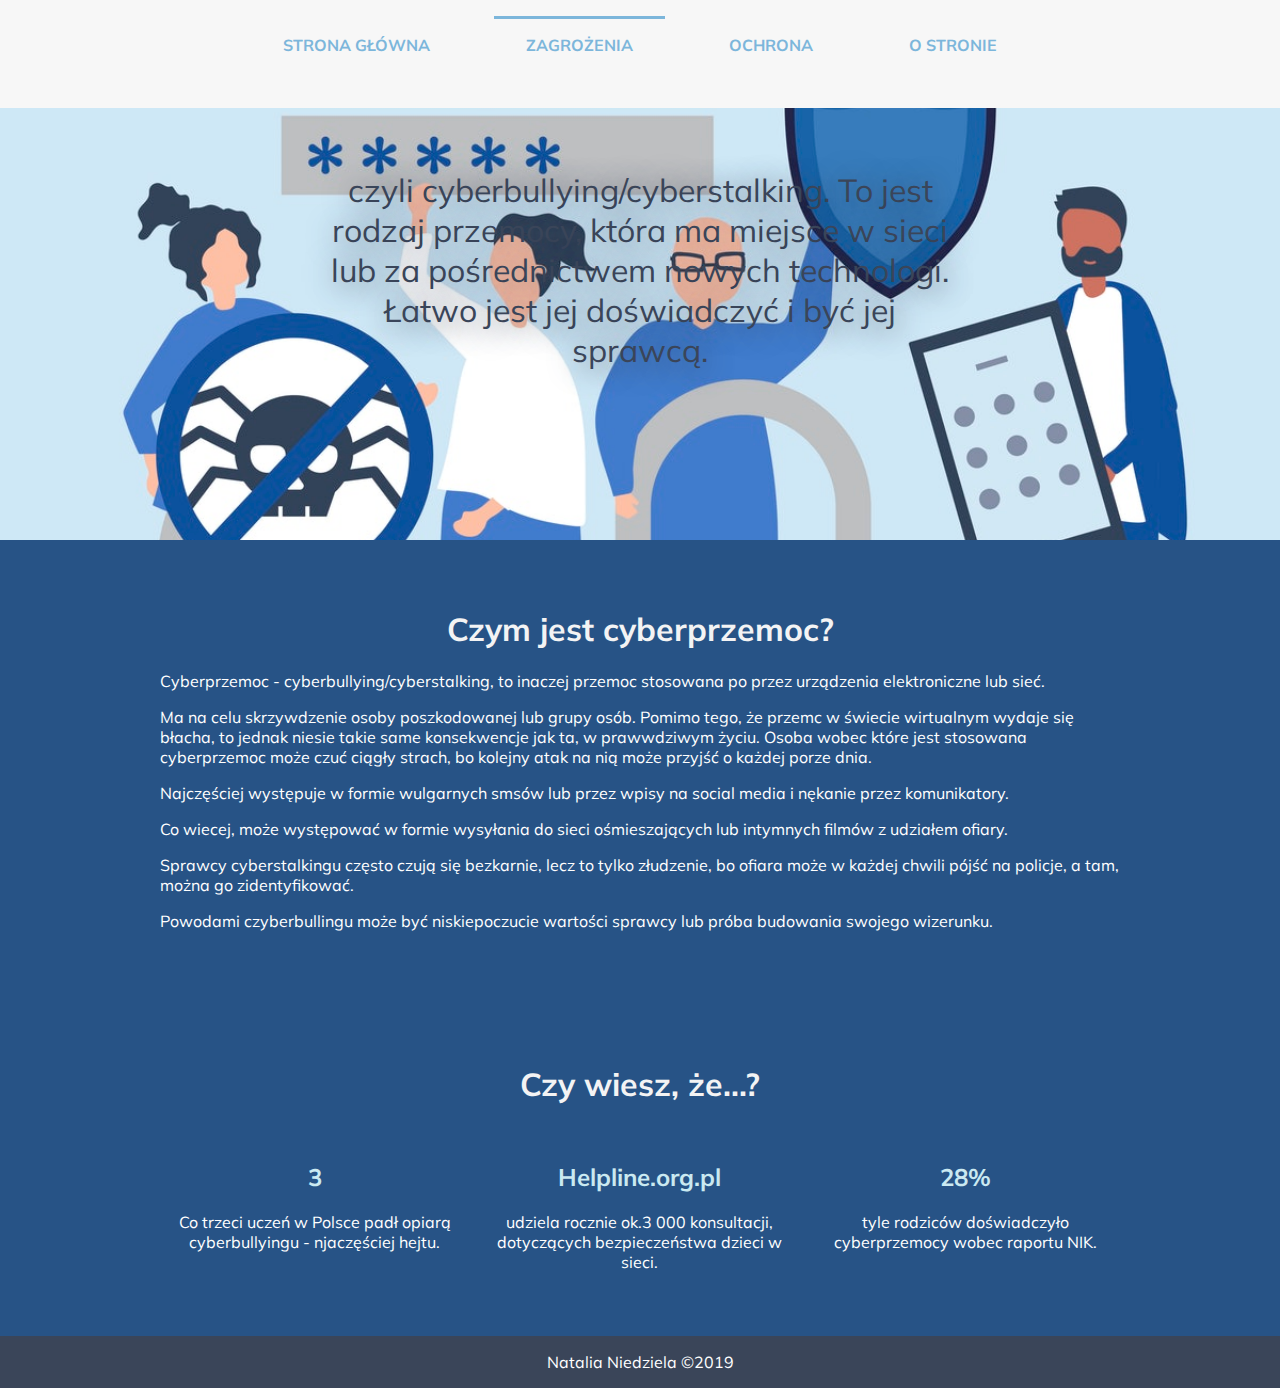
==== cyberprzemoc.html @ 97ac83e5 "Add files via upload" ====
<!DOCTYPE html>

<html lang="xxz">



<head>

    <meta charset="UTF-8">

    <meta name="viewport" content="width=device-width, initial-scale=1.0">

    <meta http-equiv="X-UA-Compatible" content="ie=edge">

    <meta name="author" content="Natalia Niedziela">

    <meta name="description"

        content="Bądź bezpieczny w sieci! Tu znajdziesz inforamacje, dotyczące zagrożeń w sieci, które dotyczą Ciebie i twoich urządzeń.">

    <meta name="key words" content="Bezpieczeństwo w sieci, zagrożenia w sieci, haker, wirus">

    <title>Bądź bezpieczny w sieci-cyberprzemoc.</title>

    <link rel="stylesheet" href="style/style.css">

    <link rel="stylesheet" href="style/substyle.css">

    <link rel="stylesheet" href="https://use.fontawesome.com/releases/v5.7.2/css/all.css"

        integrity="sha384-fnmOCqbTlWIlj8LyTjo7mOUStjsKC4pOpQbqyi7RrhN7udi9RwhKkMHpvLbHG9Sr" crossorigin="anonymous">

    <link href="https://fonts.googleapis.com/css?family=Muli" rel="stylesheet">

</head>



<body>

    <header class="sub-page-main-header">

        <nav>

            <ul class="menu">

                <li><a href="index.html">strona główna</a></li>

                <li class="li-with-2lv active"><a href="#">zagrożenia</a>

                    <ul class="menu-lv2">

                        <li><a href="wirusy.html">wirusy</a></li>

                        <li><a href="cyberprzestepczosc.html">cyberprzestępczość</a></li>

                        <li><a href="cyberprzemoc.html">cyberprzemoc</a></li>

                    </ul>

                </li>

                <li class="li-with-2lv"><a href="#">ochrona</a>

                    <ul class="menu-lv2">

                        <li><a href="netykieta.html">netykieta</a></li>

                        <li><a href="prawo.html">prawo</a></li>

                        <li><a href="poradnik.html">poradnik</a></li>

                    </ul>

                </li>

                <li><a href="o_stronie.html">o stronie</a></li>

            </ul>

        </nav>

        <div class="sub-page-header">

            <div class="sub-page-header-content">

                <p>czyli cyberbullying/cyberstalking. To jest rodzaj przemocy, która ma miejsce w sieci lub za

                    pośrednictwem nowych technologi. Łatwo jest jej doświadczyć i być jej sprawcą.</p>

            </div>

            <div class="sub-page-header-photo"></div>

        </div>



    </header>

    <div class="container-main">

        <main class="main-subpage">

            <section>

                <h1>Czym jest cyberprzemoc?</h1>

                <p>Cyberprzemoc - cyberbullying/cyberstalking, to inaczej przemoc stosowana po przez urządzenia

                    elektroniczne lub sieć.</p>

                <p>Ma na celu skrzywdzenie osoby poszkodowanej lub grupy osób. Pomimo tego, że przemc w świecie

                    wirtualnym wydaje się błacha, to jednak

                    niesie takie same konsekwencje jak ta, w prawwdziwym życiu. Osoba wobec które jest stosowana

                    cyberprzemoc może czuć ciągły strach, bo

                    kolejny atak na nią może przyjść o każdej porze dnia.

                </p>

                <p>Najczęściej występuje w formie wulgarnych smsów lub przez wpisy na social media i nękanie przez

                    komunikatory. </p>

                <p>Co wiecej, może występować w formie wysyłania do sieci ośmieszających lub intymnych filmów z udziałem

                    ofiary.</p>

                <p>Sprawcy cyberstalkingu często czują się bezkarnie, lecz to tylko złudzenie, bo ofiara może w każdej

                    chwili pójść na policje, a tam, można go zidentyfikować.</p>

                <p>Powodami czyberbullingu może być niskiepoczucie wartości sprawcy lub próba budowania swojego

                    wizerunku.</p>

            </section>

            <section class="curiosities grid-3">

                <h1>Czy wiesz, że...?</h1>

                <div>

                    <h2>3</h2>

                    <p>Co trzeci uczeń w Polsce padł opiarą cyberbullyingu - njaczęściej hejtu.</p>

                </div>

                <div>

                    <h2>Helpline.org.pl</h2>

                    <p>udziela rocznie ok.3 000 konsultacji, dotyczących bezpieczeństwa dzieci w sieci.</p>

                </div>

                <div>

                    <h2>28%</h2>

                    <p>tyle rodziców doświadczyło cyberprzemocy wobec raportu NIK.</p>

                </div>

            </section>

        </main>

        <footer>

            Natalia Niedziela ©2019

        </footer>

    </div>


    <script src="script/jquery-3.3.1.min.js"></script>

    <script>

        $(".menu").on("click", "li", function () {

            $(this).toggleClass(".active").children().next().slideToggle();



        });

    </script>
</body>



</html>
---- style/style.css ----
body {

    margin: 0;

    padding: 0;

    font-family: 'Muli', Arial, Helvetica, sans-serif;

    background-color: #D5E7F5;

    color: white;

    overflow-x: hidden;



}



* {

    box-sizing: border-box;

}



.container-main {



    width: 100vw;

    height: auto;



    display: flex;

    flex-direction: column;

}



h1,

h2,

h3 {

    text-align: center;

}



h1 {

    color: #F3F3F4;

}



h2 {

    color: #CAE9F1;

}



h3 {

    color: #5BB4DB;

}



a {

    text-decoration: none;

    color: #7CB6DB;

    font-weight: bold;

}



.btn-get-more {

    padding: .3em .6em;

    transition: all .5s ease-in-out;

}



.btn-get-more:hover {



    background-color: #7EB6DB;

    color: white;



}



/** HEADER /*/

header {

    width: 100vw;

    height: 90vh;



}



nav {

    width: 100%;

    height: 12vh;

    background-color: #F7F7F7;





}



.menu {



    width: 100vw;

    height: 100%;

    padding: 0;

    margin: 0;

    display: flex;

    justify-content: center;

    align-items: stretch;

    list-style-type: none;

    text-transform: uppercase;

}





.menu li {

    width: auto;

    height: 78%;

    padding: 1em 2em;

    margin: 1em 1em;

    border-top: 3px solid transparent;

    transition: border-top .5s ease-in-out;

    position: relative;

    list-style-type: none;

}



.menu .active {

    border-top: 3px solid #7CB6DB;

}



.menu li:hover {

    border-top: 3px solid #3A4559;

}




.menu .menu-lv2 {
   
    position: absolute;

    top: 100%;

    left: 50%;

    transform: translateX(-50%);

    display: none;
    
    
    background-color: #F7F7F7;

    margin: 0;

    padding: 0;

    text-align: center;

    z-index: 1;

}



.main-page-header {

    width: 100%;

    height: 80vh;

    display: flex;

    flex-direction: row;

    align-items: center;



}



.main-page-header-content {

    background-color: #D5E7F5;

    height: auto;

    color: #3A4559;

    width: 25%;

    font-size: 3em;

    z-index: 1;

    text-align: center;

    margin: 1em 2em;

}



.main-page-header-photo {

    z-index: -4;

    width: 70%;

    height: 100%;

    background: #D5E7F5 url("../img/image-from-rawpixel-id-479614-jpeg.jpg") top/cover no-repeat fixed;

    -webkit-clip-path: polygon(25% 0%, 100% 1%, 100% 100%, 25% 100%, 0% 50%);

    clip-path: polygon(25% 0%, 100% 1%, 100% 100%, 25% 100%, 0% 50%);

}





section {



    background-color: #275386;

}



/*  curiosities //*/

.curiosities {

    background-color: #275386;

    padding: 3em;

    z-index: -2;



}



.grid-3 {

    display: grid;

    grid-template-columns: 1fr 1fr 1fr;

    grid-template-rows: auto 1fr;

    grid-gap: 1em;

    text-align: center;

}



.grid-3 h1 {

    grid-area: 1/1/1/4;



}



/* siatkana głównej //*/

.grid-to-grid {

    width: 100%;

    padding: 3em;

    display: grid;

    grid-template: auto 18vw 18vw / 1fr 1fr 2fr;

    grid-gap: 3em 2em;

    text-align: center;



}



.grid-to-grid h1 {

    grid-area: 1/1/1/4;

}



.grid-to-grid div {

    width: 100%;

    height: 100%;

    position: relative;

    display: flex;

    flex-direction: column;

    background-color: #D5E7F5;

    padding: 0 1em;

}



.grid-to-grid div a,

.grid-to-grid div p {

    opacity: 0;

    position: absolute;

    top: 0;

    left: 50%;

    transform: translateX(-50%);

    transition: all .5s ease-in-out;

    background-color: #D5E7F5;

    color: #7CB6DB;

}



.grid-to-grid h3 {

    margin: 0;

    position: absolute;

    top: 50%;

    left: 50%;

    transform: translate(-50%, -50%);

    font-size: 160%;

}



.grid-to-grid div:hover p {

    animation: pAnimation .6s ease-in-out .65s;

    animation-fill-mode: both;

}



.grid-to-grid div:hover h3 {

    animation: h3animation .5s ease-in-out;

    animation-fill-mode: both;

}



.grid-to-grid div:hover a {

    animation: aAnimation .5s ease-in-out 1s;

    animation-fill-mode: both;

}

.quiz-sec {

    text-align: center;

    padding: 3em;

}

.quiz-sec a {

    font-size: 150%;

}

footer {

    background-color: #3A4559;

    padding: 1em;

    text-align: center;

}



@keyframes h3animation {

    0% {

        position: absolute;

        top: 50%;

        left: 50%;

        transform: translate(-50%, -50%);

        margin: 0;

    }



    100% {

        position: absolute;

        top: 20%;

    }

}



@keyframes pAnimation {

    0% {

        position: relative;

        top: 0;

        opacity: 0;

    }



    100% {

        position: relative;

        top: 25%;

        transform: translateX(-50%);

        opacity: 1;



    }

}



@keyframes aAnimation {

    0% {

        position: absolute;

        top: 0;

        opacity: 0;

    }



    100% {

        position: absolute;

        top: 90%;

        opacity: 1;

    }

}

@media (max-width:986px) {



    body {

        width: 100vw;

        height: auto;

        display: flex;

        flex-direction: column;

    }

    .menu {

        display: flex;

        flex-direction: column;

        width: 100vw;

        text-align: center;

    }
    .menu ul{
        width: 100vw;
    }


    .menu ul li li {
        display: none;

        flex-direction: column;

        width: 100vw;
    }

    .menu ul li .active {
        
        display: flex;
        flex-direction: column;
       

    }
    
    

    header,
    nav {

        height: auto;

    }

    .main-page-header {

        position: relative;

    }

    .main-page-header-content {

        position: absolute;

        top: 50%;

        left: 50%;

        transform: translate(-50%, -50%);

        background-color: transparent;

        width: auto;

        height: auto;

        margin: 0;

        color: #275386;

        text-shadow: 3px 3px 15px #CAE9F1;



    }

    .main-page-header-photo {

        width: 100vw;



    }



    .grid-to-grid {



        padding: 0;

        display: flex;

        flex-direction: column;



    }

    .grid-to-grid div {

        width: 100vw;

        height: 35vh;





    }





}
---- style/substyle.css ----
.sub-page-main-header {
    height: 60vh;
    width: 100vw;
    position: relative;
    background: url("../img/image-from-rawpixel-id-478367-jpeg.jpg") center/cover no-repeat fixed;

}

.sub-page-header-content {
    position: absolute;
    top: 50%;
    left: 50%;
    transform: translate(-50%, -50%);
    font-size: 200%;
    text-align: center;
    color: #3A4559;
    text-shadow: 3px 3px 30px #3A4559;


}

.main-subpage section {
    padding: 3em 10em;
}

.grid-4 {

    display: grid;
    grid-template-columns: 1fr 1fr 1fr 1fr;
    grid-template-rows: auto 1fr;
    grid-gap: 1em;
    text-align: center;

}

.grid-4 h1 {
    grid-area: 1/1/1/5;
}

.subList {
    width: 80%;
    margin: 0 auto;
}

.main-subpage ul li {
    list-style-type: circle;
}

.subList ul li {
    list-style-type: decimal;
}

.net-law-section {
    text-align: center;
}


.accordion {
    width: 100%;
    height: auto;
    display: flex;
    flex-direction: column;
}

.accordion h3:hover {
    color: #F3F3F4;
}

.accordion-header {
    cursor: pointer;
}

.accordion-content {
    display: none;
}

@media  (max-width:986px){
    body{
        width:100vw;
        height: auto;
        display: flex;
        flex-direction: column;
    }
    .sub-page-main-header {
        width:100vw;
        height:150vh;
        position: relative;
        
    }
    .sub-page-header-content{
        width: auto;
        height: auto;
        position: absolute;
        top: 65%;
        left: 50%;
        transform: translate(-50%,-50%);
    }
 .main-subpage section{
        padding: 2em;
        margin: 0;
    }
    .grid-3{
        display: flex;
        flex-direction: column;
      
        width: 100vw;
        
    }
    .grid-3 div{
        width:100vw;
        height: auto;
        padding-right: 6em;
    }
  
    .subList{
        width: 100vw;
    }
}
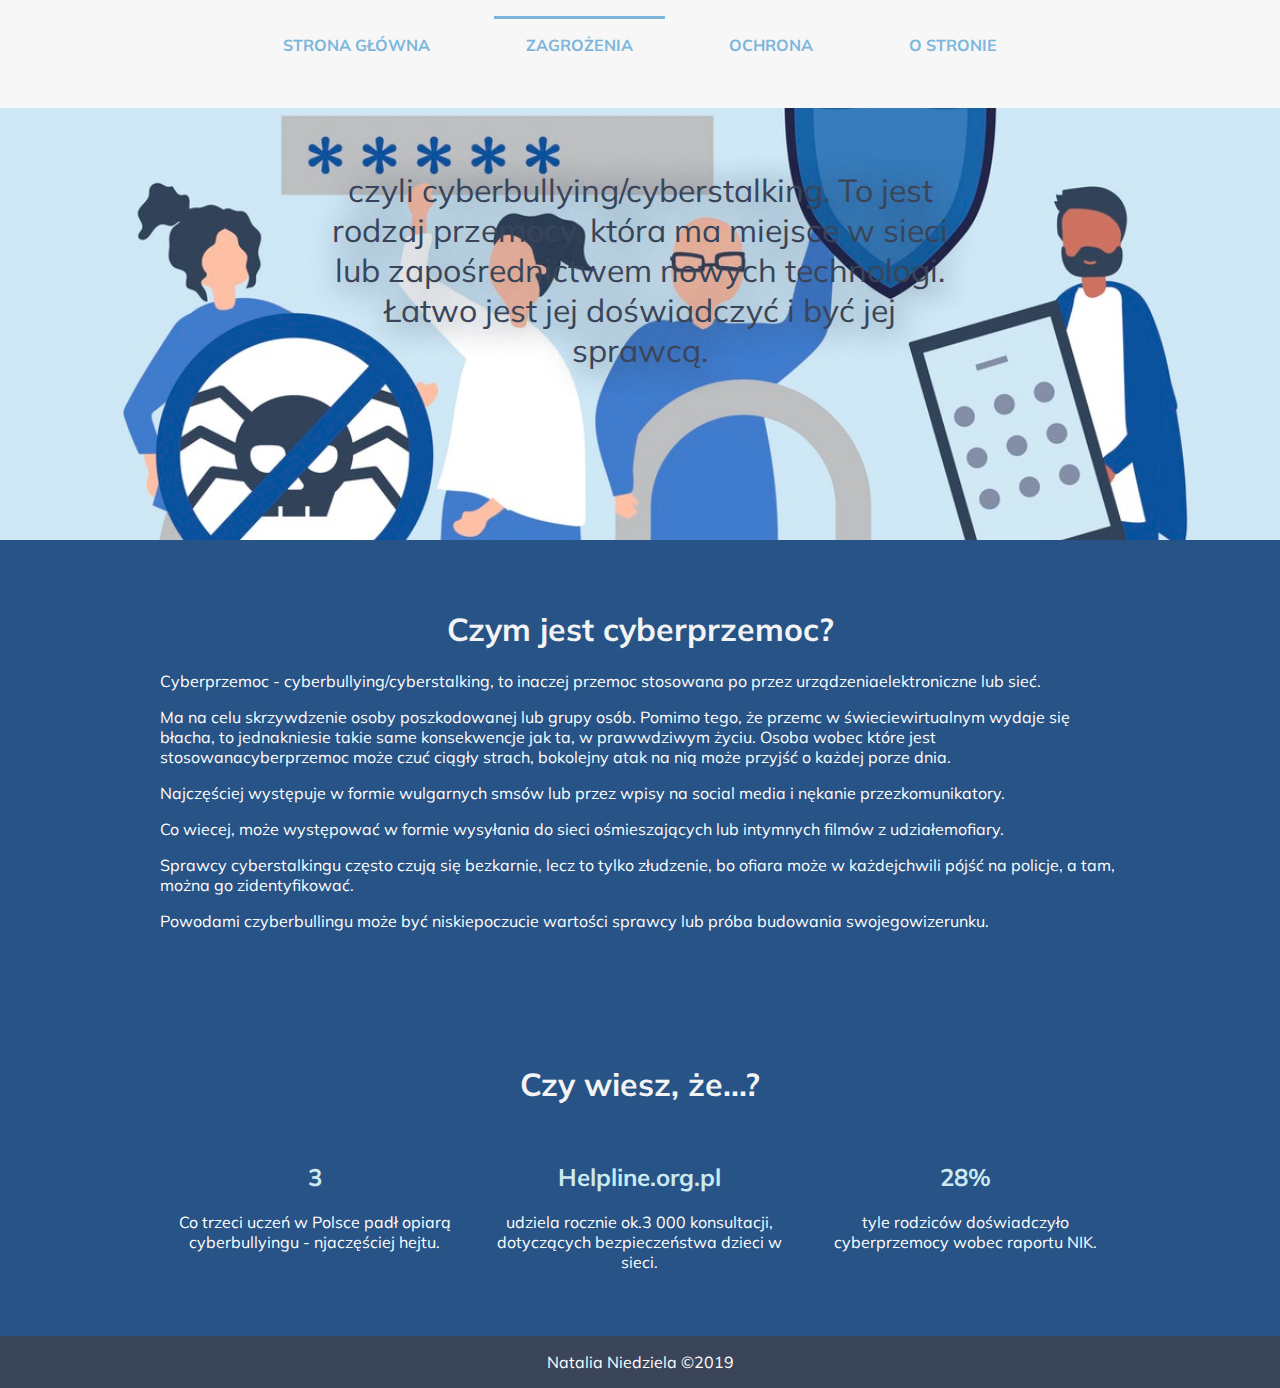
==== commit 37e62e18: "Update cyberprzemoc.html" ====
--- a/cyberprzemoc.html
+++ b/cyberprzemoc.html
@@ -1,201 +1,95 @@
 <!DOCTYPE html>
-
 <html lang="xxz">
 
-
-
 <head>
-
     <meta charset="UTF-8">
-
     <meta name="viewport" content="width=device-width, initial-scale=1.0">
-
     <meta http-equiv="X-UA-Compatible" content="ie=edge">
-
     <meta name="author" content="Natalia Niedziela">
-
     <meta name="description"
-
         content="Bądź bezpieczny w sieci! Tu znajdziesz inforamacje, dotyczące zagrożeń w sieci, które dotyczą Ciebie i twoich urządzeń.">
-
     <meta name="key words" content="Bezpieczeństwo w sieci, zagrożenia w sieci, haker, wirus">
-
     <title>Bądź bezpieczny w sieci-cyberprzemoc.</title>
-
     <link rel="stylesheet" href="style/style.css">
-
     <link rel="stylesheet" href="style/substyle.css">
-
     <link rel="stylesheet" href="https://use.fontawesome.com/releases/v5.7.2/css/all.css"
-
         integrity="sha384-fnmOCqbTlWIlj8LyTjo7mOUStjsKC4pOpQbqyi7RrhN7udi9RwhKkMHpvLbHG9Sr" crossorigin="anonymous">
-
     <link href="https://fonts.googleapis.com/css?family=Muli" rel="stylesheet">
-
 </head>
 
-
-
 <body>
-
     <header class="sub-page-main-header">
-
         <nav>
-
             <ul class="menu">
-
                 <li><a href="index.html">strona główna</a></li>
-
                 <li class="li-with-2lv active"><a href="#">zagrożenia</a>
-
                     <ul class="menu-lv2">
-
                         <li><a href="wirusy.html">wirusy</a></li>
-
                         <li><a href="cyberprzestepczosc.html">cyberprzestępczość</a></li>
-
                         <li><a href="cyberprzemoc.html">cyberprzemoc</a></li>
-
                     </ul>
-
                 </li>
-
                 <li class="li-with-2lv"><a href="#">ochrona</a>
-
                     <ul class="menu-lv2">
-
                         <li><a href="netykieta.html">netykieta</a></li>
-
                         <li><a href="prawo.html">prawo</a></li>
-
                         <li><a href="poradnik.html">poradnik</a></li>
-
                     </ul>
-
                 </li>
-
                 <li><a href="o_stronie.html">o stronie</a></li>
-
             </ul>
-
         </nav>
-
         <div class="sub-page-header">
-
             <div class="sub-page-header-content">
-
-                <p>czyli cyberbullying/cyberstalking. To jest rodzaj przemocy, która ma miejsce w sieci lub za
-
-                    pośrednictwem nowych technologi. Łatwo jest jej doświadczyć i być jej sprawcą.</p>
-
+                <p>czyli cyberbullying/cyberstalking. To jest rodzaj przemocy, która ma miejsce w sieci lub
+                    zapośrednictwem nowych technologi. Łatwo jest jej doświadczyć i być jej sprawcą.</p>
             </div>
-
             <div class="sub-page-header-photo"></div>
-
         </div>
-
-
-
     </header>
-
     <div class="container-main">
-
         <main class="main-subpage">
-
             <section>
-
                 <h1>Czym jest cyberprzemoc?</h1>
-
-                <p>Cyberprzemoc - cyberbullying/cyberstalking, to inaczej przemoc stosowana po przez urządzenia
-
-                    elektroniczne lub sieć.</p>
-
-                <p>Ma na celu skrzywdzenie osoby poszkodowanej lub grupy osób. Pomimo tego, że przemc w świecie
-
-                    wirtualnym wydaje się błacha, to jednak
-
-                    niesie takie same konsekwencje jak ta, w prawwdziwym życiu. Osoba wobec które jest stosowana
-
-                    cyberprzemoc może czuć ciągły strach, bo
-
-                    kolejny atak na nią może przyjść o każdej porze dnia.
-
-                </p>
-
-                <p>Najczęściej występuje w formie wulgarnych smsów lub przez wpisy na social media i nękanie przez
-
-                    komunikatory. </p>
-
-                <p>Co wiecej, może występować w formie wysyłania do sieci ośmieszających lub intymnych filmów z udziałem
-
-                    ofiary.</p>
-
-                <p>Sprawcy cyberstalkingu często czują się bezkarnie, lecz to tylko złudzenie, bo ofiara może w każdej
-
-                    chwili pójść na policje, a tam, można go zidentyfikować.</p>
-
-                <p>Powodami czyberbullingu może być niskiepoczucie wartości sprawcy lub próba budowania swojego
-
-                    wizerunku.</p>
-
+                <p>Cyberprzemoc - cyberbullying/cyberstalking, to inaczej przemoc stosowana po przez
+                    urządzeniaelektroniczne lub sieć.</p>
+                <p>Ma na celu skrzywdzenie osoby poszkodowanej lub grupy osób. Pomimo tego, że przemc w
+                    świeciewirtualnym wydaje się błacha, to jednakniesie takie same konsekwencje jak ta, w prawwdziwym
+                    życiu. Osoba wobec które jest stosowanacyberprzemoc może czuć ciągły strach, bokolejny atak na nią
+                    może przyjść o każdej porze dnia.</p>
+                <p>Najczęściej występuje w formie wulgarnych smsów lub przez wpisy na social media i nękanie
+                    przezkomunikatory.</p>
+                <p>Co wiecej, może występować w formie wysyłania do sieci ośmieszających lub intymnych filmów z
+                    udziałemofiary.</p>
+                <p>Sprawcy cyberstalkingu często czują się bezkarnie, lecz to tylko złudzenie, bo ofiara może w
+                    każdejchwili pójść na policje, a tam, można go zidentyfikować.</p>
+                <p>Powodami czyberbullingu może być niskiepoczucie wartości sprawcy lub próba budowania
+                    swojegowizerunku.</p>
             </section>
-
             <section class="curiosities grid-3">
-
                 <h1>Czy wiesz, że...?</h1>
-
                 <div>
-
                     <h2>3</h2>
-
                     <p>Co trzeci uczeń w Polsce padł opiarą cyberbullyingu - njaczęściej hejtu.</p>
-
                 </div>
-
                 <div>
-
                     <h2>Helpline.org.pl</h2>
-
                     <p>udziela rocznie ok.3 000 konsultacji, dotyczących bezpieczeństwa dzieci w sieci.</p>
-
                 </div>
-
                 <div>
-
                     <h2>28%</h2>
-
                     <p>tyle rodziców doświadczyło cyberprzemocy wobec raportu NIK.</p>
-
                 </div>
-
             </section>
-
         </main>
-
-        <footer>
-
-            Natalia Niedziela ©2019
-
-        </footer>
-
+        <footer>Natalia Niedziela ©2019</footer>
     </div>
-
-
     <script src="script/jquery-3.3.1.min.js"></script>
-
     <script>
-
         $(".menu").on("click", "li", function () {
-
             $(this).toggleClass(".active").children().next().slideToggle();
-
-
-
         });
-
     </script>
 </body>
 
-
-
-</html>+</html>
